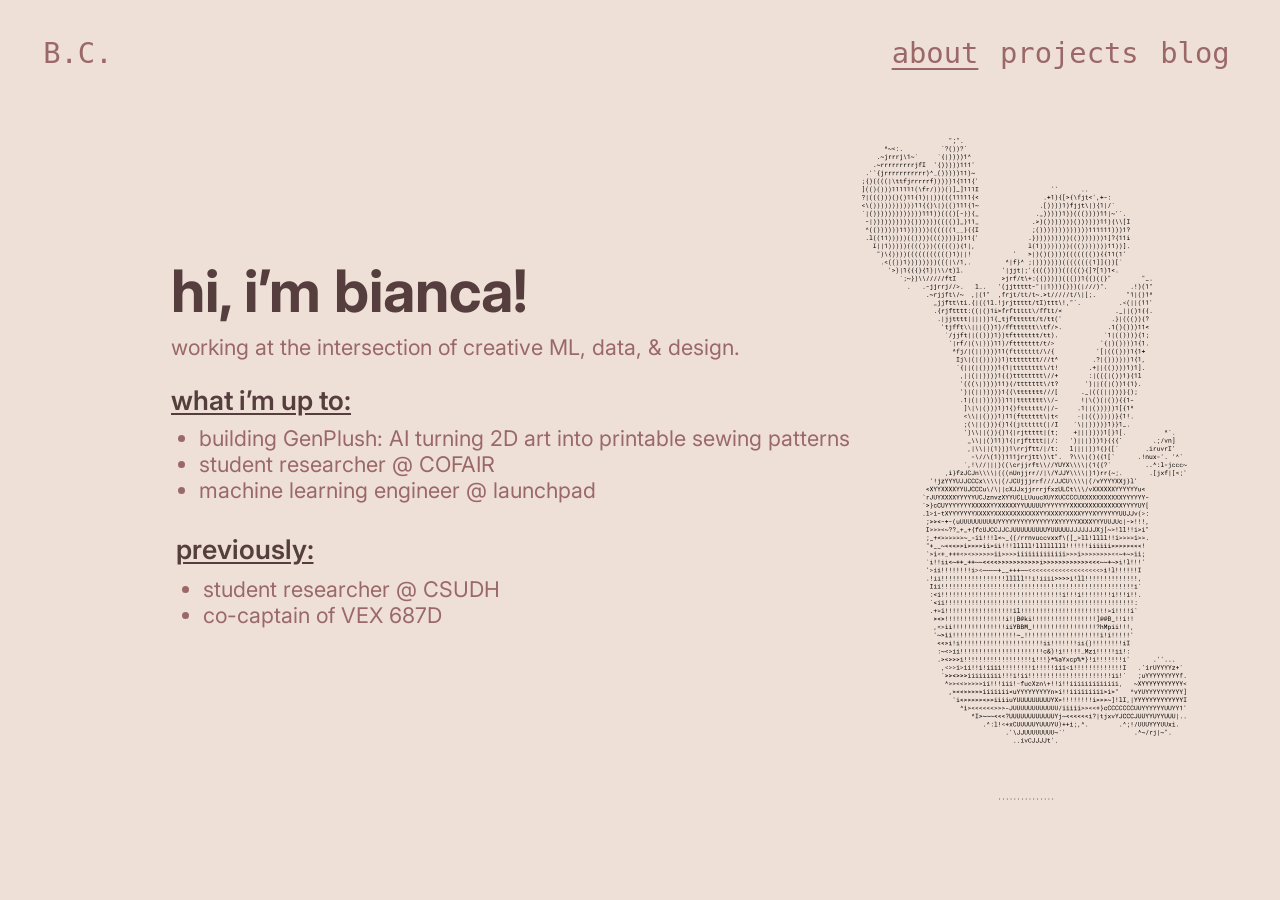
==== bc-web/index.html @ 05e590f0 "Import website files to github" ====
<!DOCTYPE html>
<html lang="en">
<head>
  <meta charset="utf-8">
  <meta name="viewport" content="width=device-width, initial-scale=1">
  <title>bianca cardona</title>
  <link rel="preconnect" href="https://fonts.googleapis.com">
  <link rel="preconnect" href="https://fonts.gstatic.com" crossorigin>
  <link href="https://fonts.googleapis.com/css2?family=Inter:wght@400;600;700&display=swap" rel="stylesheet">
  <link rel="stylesheet" href="styles.css">
</head>
<body>
  <header class="nav">
    <span class="logo">B.C.</span>
    <nav class="nav-links">
      <a href="index.html">about</a>
      <a href="projects.html">projects</a>
      <a href="blog.html">blog</a>
    </nav>
  </header>
  <img class="about-art" src="assets/tulip.svg" alt="" aria-hidden="true" width="325" height="662" style="left:862.4px;top:138.3px">
  <main class="about">
    <h1>hi, i’m bianca!</h1>
    <p class="tagline">working at the intersection of creative ML, data, &amp; design.</p>

    <h2 class="up-to">what i’m up to:</h2>
    <ul class="now">
      <li>building GenPlush: AI turning 2D art into printable sewing patterns</li>
      <li>student researcher @ COFAIR</li>
      <li>machine learning engineer @ launchpad</li>
    </ul>

    <h2 class="previously">previously:</h2>
    <ul class="prev">
      <li>student researcher @ CSUDH</li>
      <li>co-captain of VEX 687D</li>
    </ul>
  </main>
  <script src="script.js"></script>
</body>
</html>
---- bc-web/styles.css ----
/* Design tokens taken from the Figma file */
:root {
  --bg: #eee0d7;
  --ink: #563e3e;        /* headings */
  --rose: #9b6868;       /* body + nav */
  --card-bg: #f1f0f0;
  --card-border: #dcd2d2;
  --receipt-red: #c95a43; /* backdrop behind the receipt image */
}

/* Iosevka Charon (nav). Drop the font file into /assets and uncomment to use it exactly:
@font-face {
  font-family: "Iosevka Charon";
  src: url("assets/IosevkaCharon-Regular.woff2") format("woff2");
  font-weight: 400;
}
*/

* { box-sizing: border-box; }

html, body { margin: 0; }

body {
  background: var(--bg);
  color: var(--rose);
  font-family: "Inter", system-ui, -apple-system, "Segoe UI", sans-serif;
  font-size: 21.6px;
  line-height: normal;
  min-height: 100vh;
}

/* ---------- nav ---------- */
.nav {
  display: flex;
  justify-content: space-between;
  align-items: baseline;
  padding: 36px 50.4px 0 43.2px;
  font-family: "Iosevka Charon", "Iosevka", "Iosevka Term", ui-monospace, "SF Mono", Menlo, monospace;
  font-size: 28.8px;
  color: var(--rose);
}
.nav a { color: inherit; text-decoration: none; }
.nav a:hover,
.nav a[aria-current="page"] { text-decoration: underline; text-underline-offset: 5.4px; }
.nav-links { display: flex; gap: 21.6px; }

/* ---------- shared type ---------- */
h1 {
  margin: 0;
  font-size: 58.5px;
  font-weight: 700;
  color: var(--ink);
}
h2 {
  margin: 0;
  font-size: 27px;
  font-weight: 600;
  color: var(--ink);
  text-decoration: underline;
  text-underline-position: from-font;
}
p { margin: 0; }

/* ---------- about ---------- */
.about { padding: 184.5px 21.6px 72px 171px; }
.about .tagline { margin-top: 8.1px; }
.about .up-to { margin: 24.3px 0 0 0; }
.about .previously { margin: 29.7px 0 0 4.5px; }
.about ul { margin: 8.1px 0 0; padding: 0; }
.about ul li { margin-left: 32.4px; list-style: disc; }
.about ul.now { margin-left: -4.5px; }
.about ul.prev { margin-top: 10.8px; }

.about-art {
  position: absolute;
  display: block;
  width: 324.9px;
  height: auto;
  pointer-events: none;
  user-select: none;
}

/* ---------- projects ---------- */
.projects { padding: 95.4px 21.6px 72px; text-align: center; }
.card {
  position: relative;
  width: 661.5px;
  max-width: 100%;
  height: 394.2px;
  margin: 30.6px auto 0;
  text-align: left;
  background: var(--card-bg);
  border: 2.7px solid var(--card-border);
  border-radius: 5.4px;
}
.card-img {
  position: absolute;
  left: 9px; top: 9px;
  width: 310.5px; height: 373.5px;
  background: var(--receipt-red);
  overflow: hidden;
}
.card-img img { width: 100%; height: 100%; object-fit: cover; display: block; }
.card-title {
  position: absolute;
  left: 340.2px; top: 75.6px;
  font-size: 36px; font-weight: 700; color: var(--ink);
  white-space: nowrap;
}
.card-text { position: absolute; left: 340.2px; top: 133.2px; width: 306.9px; }
.card-text p + p { margin-top: 26.1px; }

/* ---------- blog ---------- */
.blog { padding: 82px 21.6px 72px; text-align: center; }
.blog-art {
  position: relative;
  left: 38px;
  display: flex;
  justify-content: center;
  align-items: flex-start;
  gap: 30px;
  margin-top: 54px;
  pointer-events: none;
  user-select: none;
}
.blog-art img { display: block; height: auto; }
.blog-art img:nth-child(1) { width: 306px; }
.blog-art img:nth-child(2) { width: 342.9px; }
.blog-art img:nth-child(3) { width: 317.7px; }

/* ---------- smaller screens ---------- */
@media (max-width: 1100px) {
  .blog-art { left: 0; flex-wrap: wrap; }
  .about-art { display: none; }
  .about { padding-left: 43.2px; padding-top: 126px; }
}
@media (max-width: 800px) {
  body { font-size: 18px; }
  .nav { font-size: 19.8px; padding: 21.6px 18px 0; }
  .nav-links { gap: 14.4px; }
  h1 { font-size: 39.6px; }
  h2 { font-size: 21.6px; }
  .about { padding: 81px 18px 54px; }
  .projects { padding-top: 63px; }
  .blog { padding-top: 72px; }
  .blog-art { left: 0; flex-direction: column; align-items: center; }
  .blog-art img { max-width: 100%; }
  .card { height: auto; padding: 9px; display: flex; flex-direction: column; gap: 14.4px; }
  .card-img { position: static; width: 100%; height: auto; aspect-ratio: 345 / 415; max-width: 310.5px; margin: 0 auto; }
  .card-title, .card-text { position: static; width: auto; white-space: normal; }
  .card-title { font-size: 28.8px; }
}
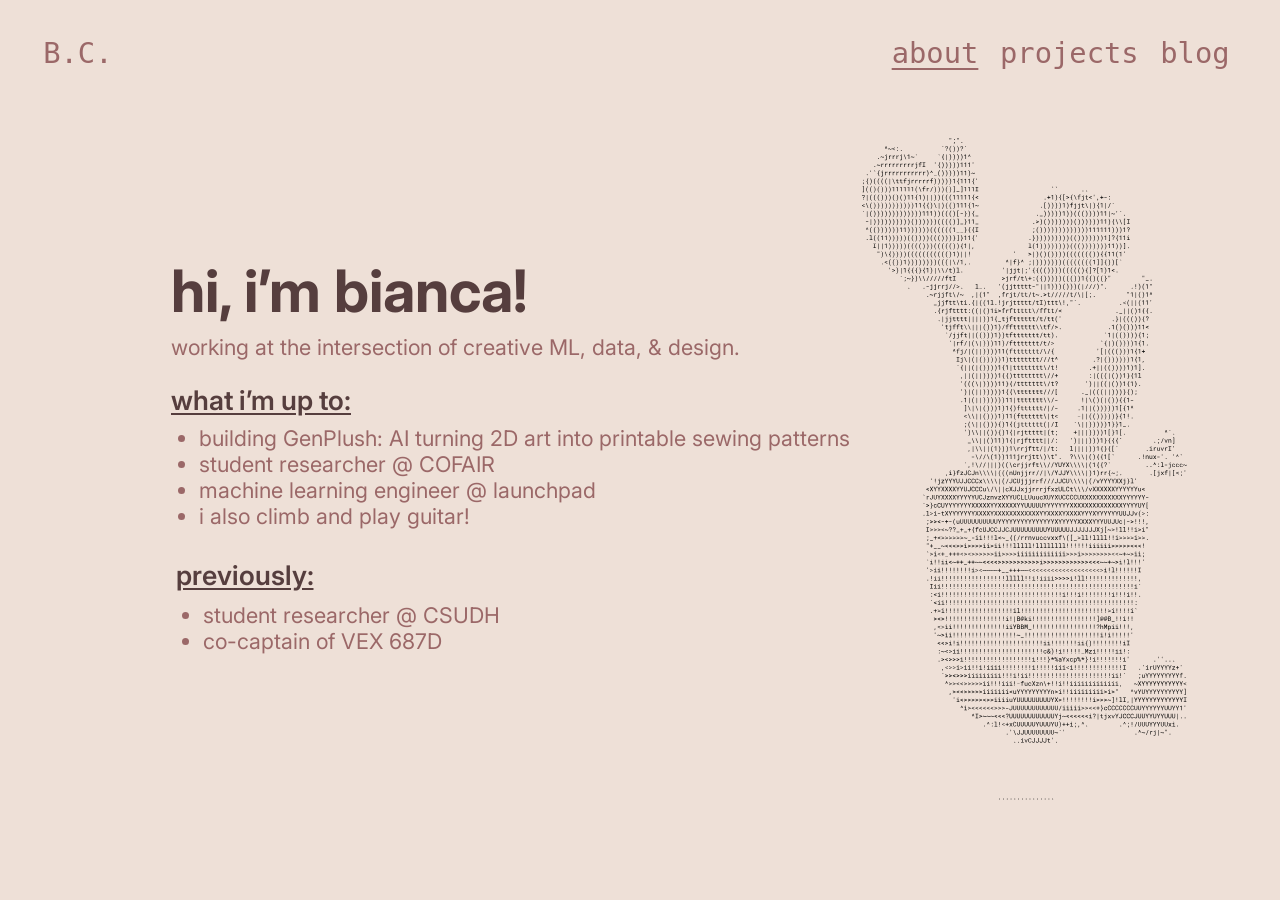
==== commit 309337ff: "added hobby" ====
--- a/bc-web/index.html
+++ b/bc-web/index.html
@@ -28,6 +28,7 @@
       <li>building GenPlush: AI turning 2D art into printable sewing patterns</li>
       <li>student researcher @ COFAIR</li>
       <li>machine learning engineer @ launchpad</li>
+      <li>i also climb and play guitar!</li>
     </ul>
 
     <h2 class="previously">previously:</h2>
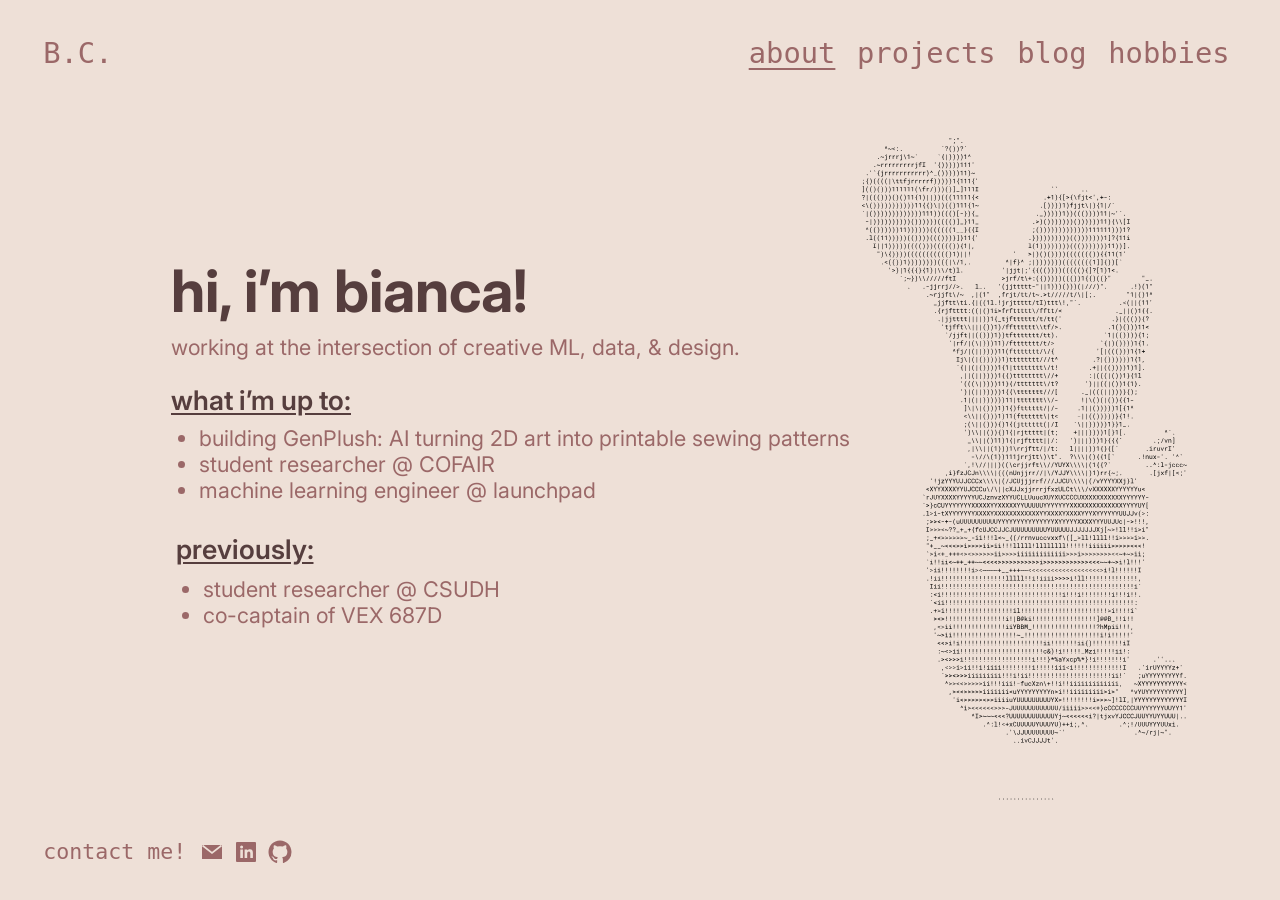
==== commit cd1940a3: "added blog, contact info, hobbies" ====
--- a/bc-web/index.html
+++ b/bc-web/index.html
@@ -13,9 +13,10 @@
   <header class="nav">
     <span class="logo">B.C.</span>
     <nav class="nav-links">
-      <a href="index.html">about</a>
+      <a href="index.html" aria-current="page">about</a>
       <a href="projects.html">projects</a>
-      <a href="blog.html">blog</a>
+      <a href="blog/">blog</a>
+      <a href="hobbies.html">hobbies</a>
     </nav>
   </header>
   <img class="about-art" src="assets/tulip.svg" alt="" aria-hidden="true" width="325" height="662" style="left:862.4px;top:138.3px">
@@ -28,7 +29,6 @@
       <li>building GenPlush: AI turning 2D art into printable sewing patterns</li>
       <li>student researcher @ COFAIR</li>
       <li>machine learning engineer @ launchpad</li>
-      <li>i also climb and play guitar!</li>
     </ul>
 
     <h2 class="previously">previously:</h2>
@@ -37,6 +37,18 @@
       <li>co-captain of VEX 687D</li>
     </ul>
   </main>
+  <footer class="contact">
+    <span>contact me!</span>
+    <a href="mailto:bianca_cardona@berkeley.edu" aria-label="email">
+      <svg viewBox="0 0 24 24" aria-hidden="true"><path d="M2 5h20v14H2z" fill="currentColor"/><path d="M2.5 5.5 12 13l9.5-7.5" fill="none" stroke="var(--bg)" stroke-width="1.6"/></svg>
+    </a>
+    <a href="https://www.linkedin.com/in/biancacardonaa/" target="_blank" rel="noopener" aria-label="LinkedIn">
+      <svg viewBox="0 0 24 24" aria-hidden="true"><path fill="currentColor" d="M3 2h18a1 1 0 0 1 1 1v18a1 1 0 0 1-1 1H3a1 1 0 0 1-1-1V3a1 1 0 0 1 1-1zm3.3 7.5V18h2.6V9.5H6.3zm1.3-4.1a1.5 1.5 0 1 0 0 3 1.5 1.5 0 0 0 0-3zM10.6 9.5V18h2.6v-4.4c0-1.2.4-2.2 1.7-2.2 1.2 0 1.4 1 1.4 2.2V18h2.6v-4.9c0-2.4-.6-3.8-3-3.8-1.3 0-2.2.6-2.6 1.3V9.5h-2.7z"/></svg>
+    </a>
+    <a href="https://github.com/bonkacardonut" target="_blank" rel="noopener" aria-label="GitHub">
+      <svg viewBox="0 0 24 24" aria-hidden="true"><path fill="currentColor" d="M12 .5C5.65.5.5 5.65.5 12c0 5.08 3.29 9.39 7.86 10.91.58.1.79-.25.79-.56v-2c-3.2.7-3.87-1.37-3.87-1.37-.52-1.33-1.28-1.69-1.28-1.69-1.04-.71.08-.7.08-.7 1.15.08 1.76 1.18 1.76 1.18 1.03 1.76 2.69 1.25 3.35.96.1-.74.4-1.25.73-1.54-2.56-.29-5.25-1.28-5.25-5.69 0-1.26.45-2.29 1.18-3.1-.12-.29-.51-1.46.11-3.04 0 0 .97-.31 3.17 1.18a11 11 0 0 1 5.77 0c2.2-1.49 3.17-1.18 3.17-1.18.62 1.58.23 2.75.11 3.04.74.81 1.18 1.84 1.18 3.1 0 4.42-2.69 5.39-5.26 5.68.41.36.78 1.06.78 2.14v3.17c0 .31.21.67.8.56A11.5 11.5 0 0 0 23.5 12C23.5 5.65 18.35.5 12 .5z"/></svg>
+    </a>
+  </footer>
   <script src="script.js"></script>
 </body>
 </html>
--- a/bc-web/styles.css
+++ b/bc-web/styles.css
@@ -110,9 +110,10 @@
 .card-text { position: absolute; left: 340.2px; top: 133.2px; width: 306.9px; }
 .card-text p + p { margin-top: 26.1px; }
 
-/* ---------- blog ---------- */
-.blog { padding: 82px 21.6px 72px; text-align: center; }
-.blog-art {
+/* ---------- hobbies ---------- */
+.hobbies { padding: 82px 21.6px 72px; text-align: center; }
+.hobbies .subtitle { margin-top: 4px; }
+.hobby-art {
   position: relative;
   left: 38px;
   display: flex;
@@ -123,14 +124,52 @@
   pointer-events: none;
   user-select: none;
 }
-.blog-art img { display: block; height: auto; }
-.blog-art img:nth-child(1) { width: 306px; }
-.blog-art img:nth-child(2) { width: 342.9px; }
-.blog-art img:nth-child(3) { width: 317.7px; }
+.hobby-art img { display: block; height: auto; }
+.hobby-art img:nth-child(1) { width: 306px; }
+.hobby-art img:nth-child(2) { width: 342.9px; }
+.hobby-art img:nth-child(3) { width: 317.7px; }
+
+/* ---------- blog list ---------- */
+.blog { padding: 82px 21.6px 72px; text-align: center; }
+.post-list {
+  max-width: 1000px;
+  margin: 40px auto 0;
+  padding: 0;
+  list-style: none;
+  text-align: left;
+}
+.post-list a { color: var(--ink); text-underline-offset: 3px; }
+.post-list a:hover { color: var(--rose); }
+
+/* ---------- single post ---------- */
+.post { max-width: 830px; margin: 0 auto; padding: 120px 21.6px 72px; }
+.post h1 { font-size: 36px; margin-bottom: 20px; }
+.post p { line-height: 1.3; }
+.post p + p { margin-top: 1em; }
+.post blockquote { margin: 0 0 1.5em; padding-left: 20px; border-left: 2px solid var(--card-border); font-style: italic; }
+.post blockquote cite { display: block; margin-top: 6px; font-style: normal; }
+.post .back { display: inline-block; margin-top: 48px; color: var(--rose); font-size: 18px; }
+
+/* ---------- contact (about page) ---------- */
+body { position: relative; }
+.contact {
+  position: absolute;
+  left: 43.2px;
+  bottom: 36px;
+  display: flex;
+  align-items: center;
+  gap: 10px;
+  font-family: "Iosevka Charon", "Iosevka", "Iosevka Term", ui-monospace, "SF Mono", Menlo, monospace;
+  font-size: 21.6px;
+}
+.contact span { margin-right: 4px; }
+.contact a { color: var(--rose); display: flex; }
+.contact a:hover { color: var(--ink); }
+.contact svg { width: 24px; height: 24px; }
 
 /* ---------- smaller screens ---------- */
 @media (max-width: 1100px) {
-  .blog-art { left: 0; flex-wrap: wrap; }
+  .hobby-art { left: 0; flex-wrap: wrap; }
   .about-art { display: none; }
   .about { padding-left: 43.2px; padding-top: 126px; }
 }
@@ -143,8 +182,12 @@
   .about { padding: 81px 18px 54px; }
   .projects { padding-top: 63px; }
   .blog { padding-top: 72px; }
-  .blog-art { left: 0; flex-direction: column; align-items: center; }
-  .blog-art img { max-width: 100%; }
+  .hobbies { padding-top: 72px; }
+  .hobby-art { left: 0; flex-direction: column; align-items: center; }
+  .hobby-art img { max-width: 100%; }
+  .post { padding-top: 63px; }
+  .post h1 { font-size: 27px; }
+  .contact { position: static; padding: 0 18px 36px; }
   .card { height: auto; padding: 9px; display: flex; flex-direction: column; gap: 14.4px; }
   .card-img { position: static; width: 100%; height: auto; aspect-ratio: 345 / 415; max-width: 310.5px; margin: 0 auto; }
   .card-title, .card-text { position: static; width: auto; white-space: normal; }
